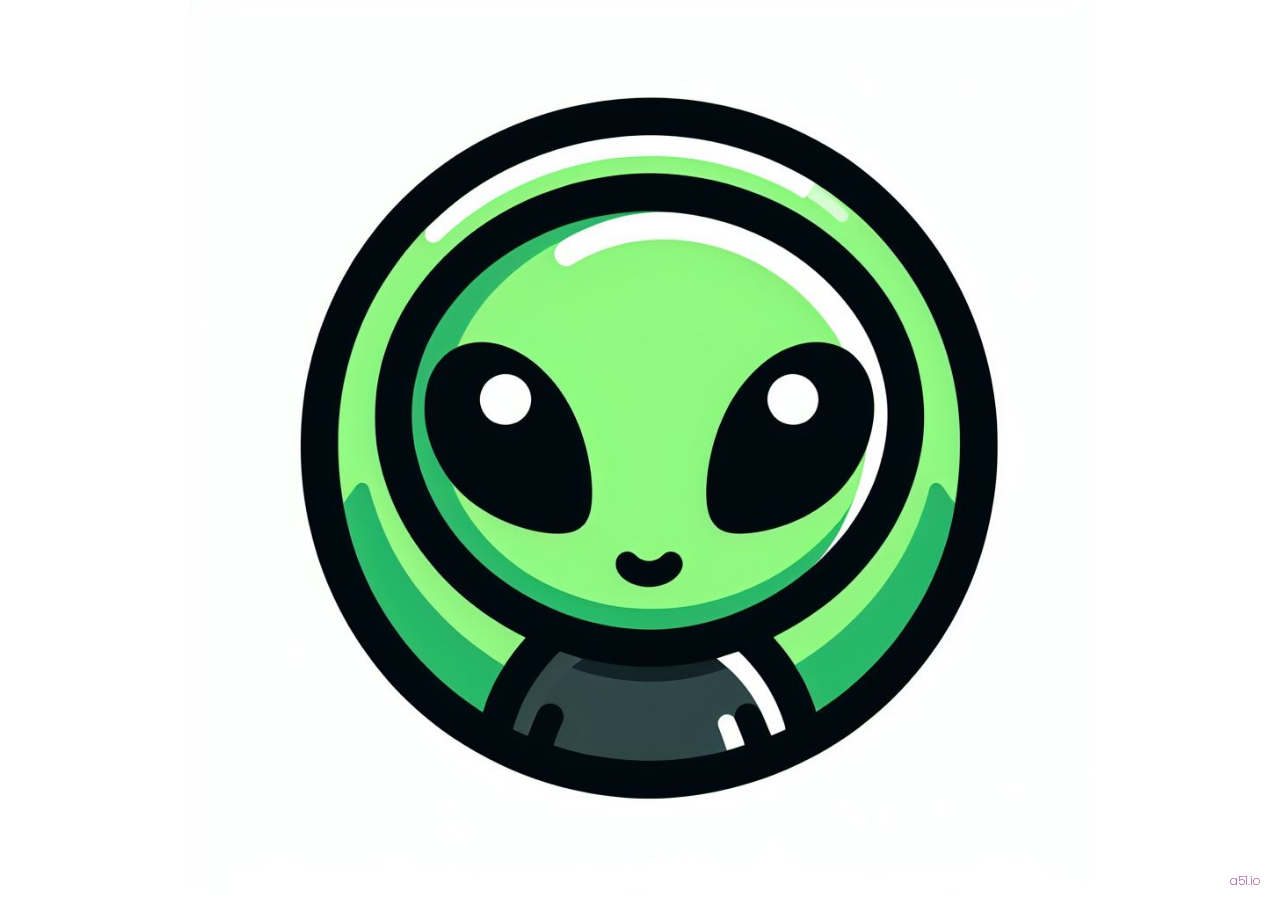
==== index.html @ 113941a3 "Add files via upload" ====
<!DOCTYPE html>
<html lang="en">
<head>
    <meta charset="UTF-8">
    <meta name="viewport" content="width=device-width, initial-scale=1.0">
    <title>a51.io</title>
    <link rel="icon" href="ayx.ico" type="image/x-icon">
    <link href="https://fonts.googleapis.com/css2?family=Poppins:wght@200&display=swap" rel="stylesheet">
    <style>
        body {
            margin: 0;
            height: 100vh;
            display: flex;
            justify-content: center;
            align-items: center;
            background-color: white;
            color: #84227e;
            font-family: 'Poppins', sans-serif;
            font-weight: 200;
            position: relative;
        }
        .container {
            position: relative;
            text-align: center;
        }
        img {
            max-width: 100%;
            max-height: 100vh;
        }
        .bottom-right-text {
            position: absolute;
            bottom: 10px;
            right: 20px;
            font-size: 12px;
        }
    </style>
</head>
<body>
    <div class="container">
        <img src="ayx.jpg" alt="Centered Image">
   </div>
    <div class="bottom-right-text">a51.io</div>
</body>
</html>
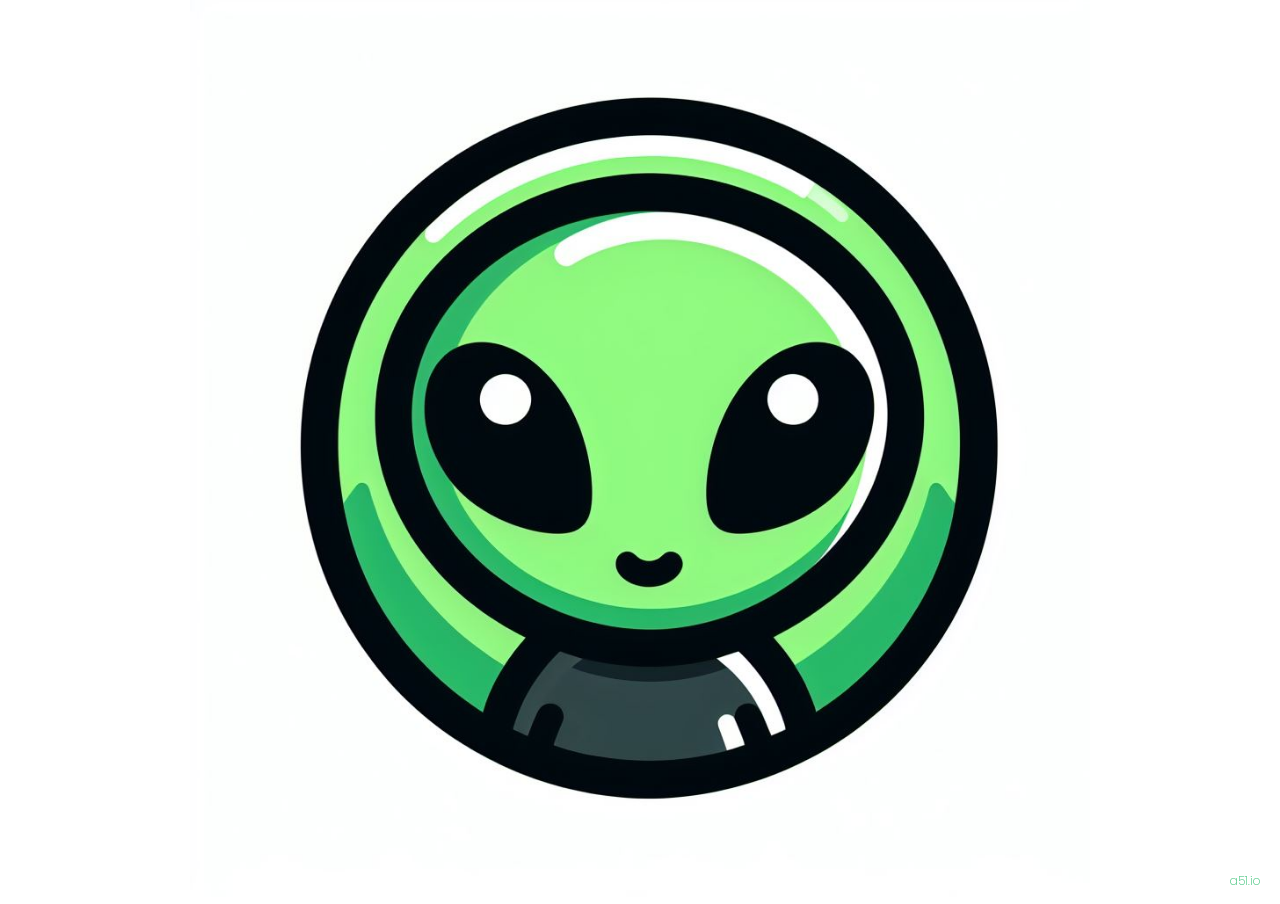
==== commit 62c74612: "change color of text" ====
--- a/index.html
+++ b/index.html
@@ -14,7 +14,7 @@
             justify-content: center;
             align-items: center;
             background-color: white;
-            color: #84227e;
+            color: #25ba68;
             font-family: 'Poppins', sans-serif;
             font-weight: 200;
             position: relative;
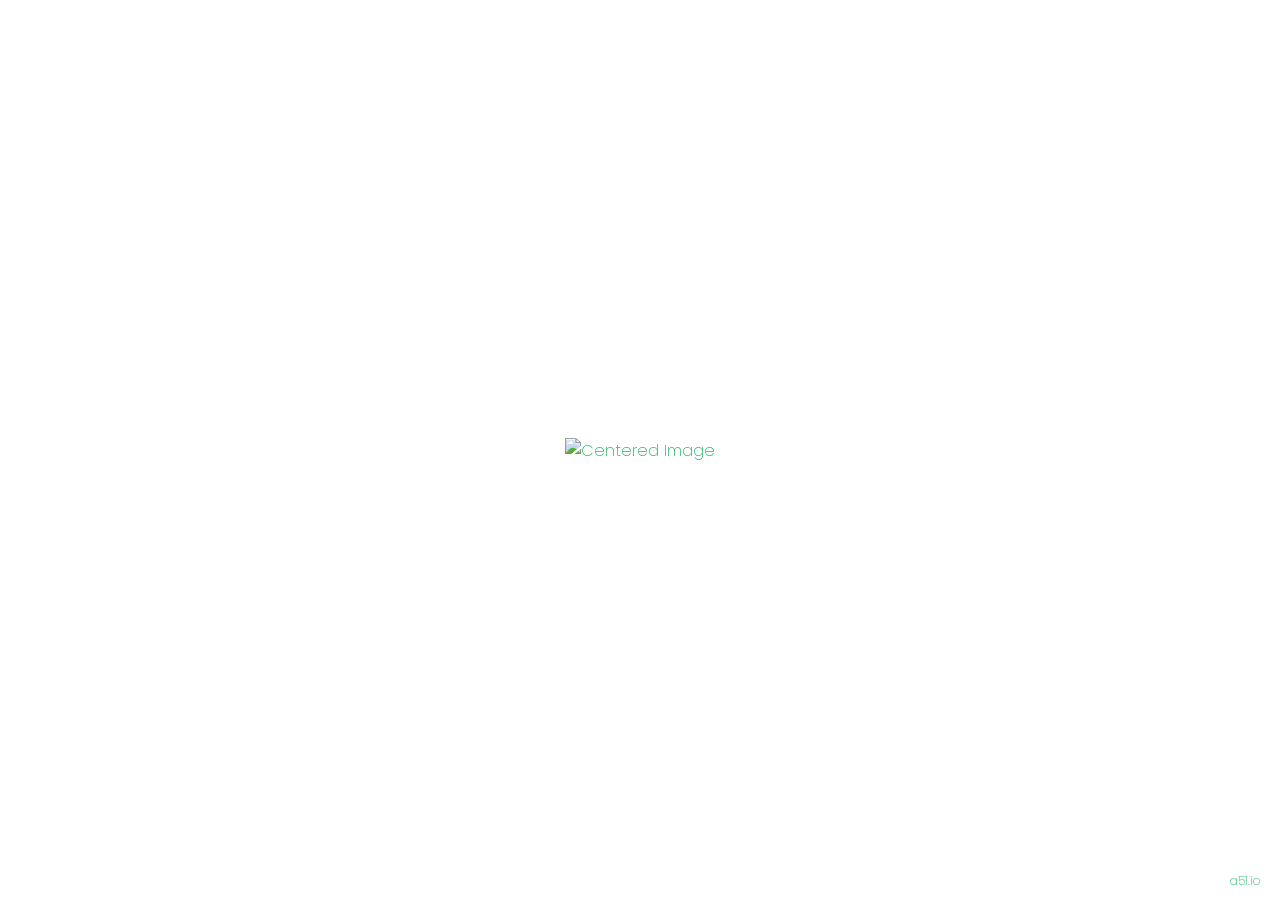
==== commit 823c8c15: "change picture to 400 px" ====
--- a/index.html
+++ b/index.html
@@ -37,7 +37,7 @@
 </head>
 <body>
     <div class="container">
-        <img src="ayx.jpg" alt="Centered Image">
+        <img src="ayx_400.jpg" alt="Centered Image">
    </div>
     <div class="bottom-right-text">a51.io</div>
 </body>
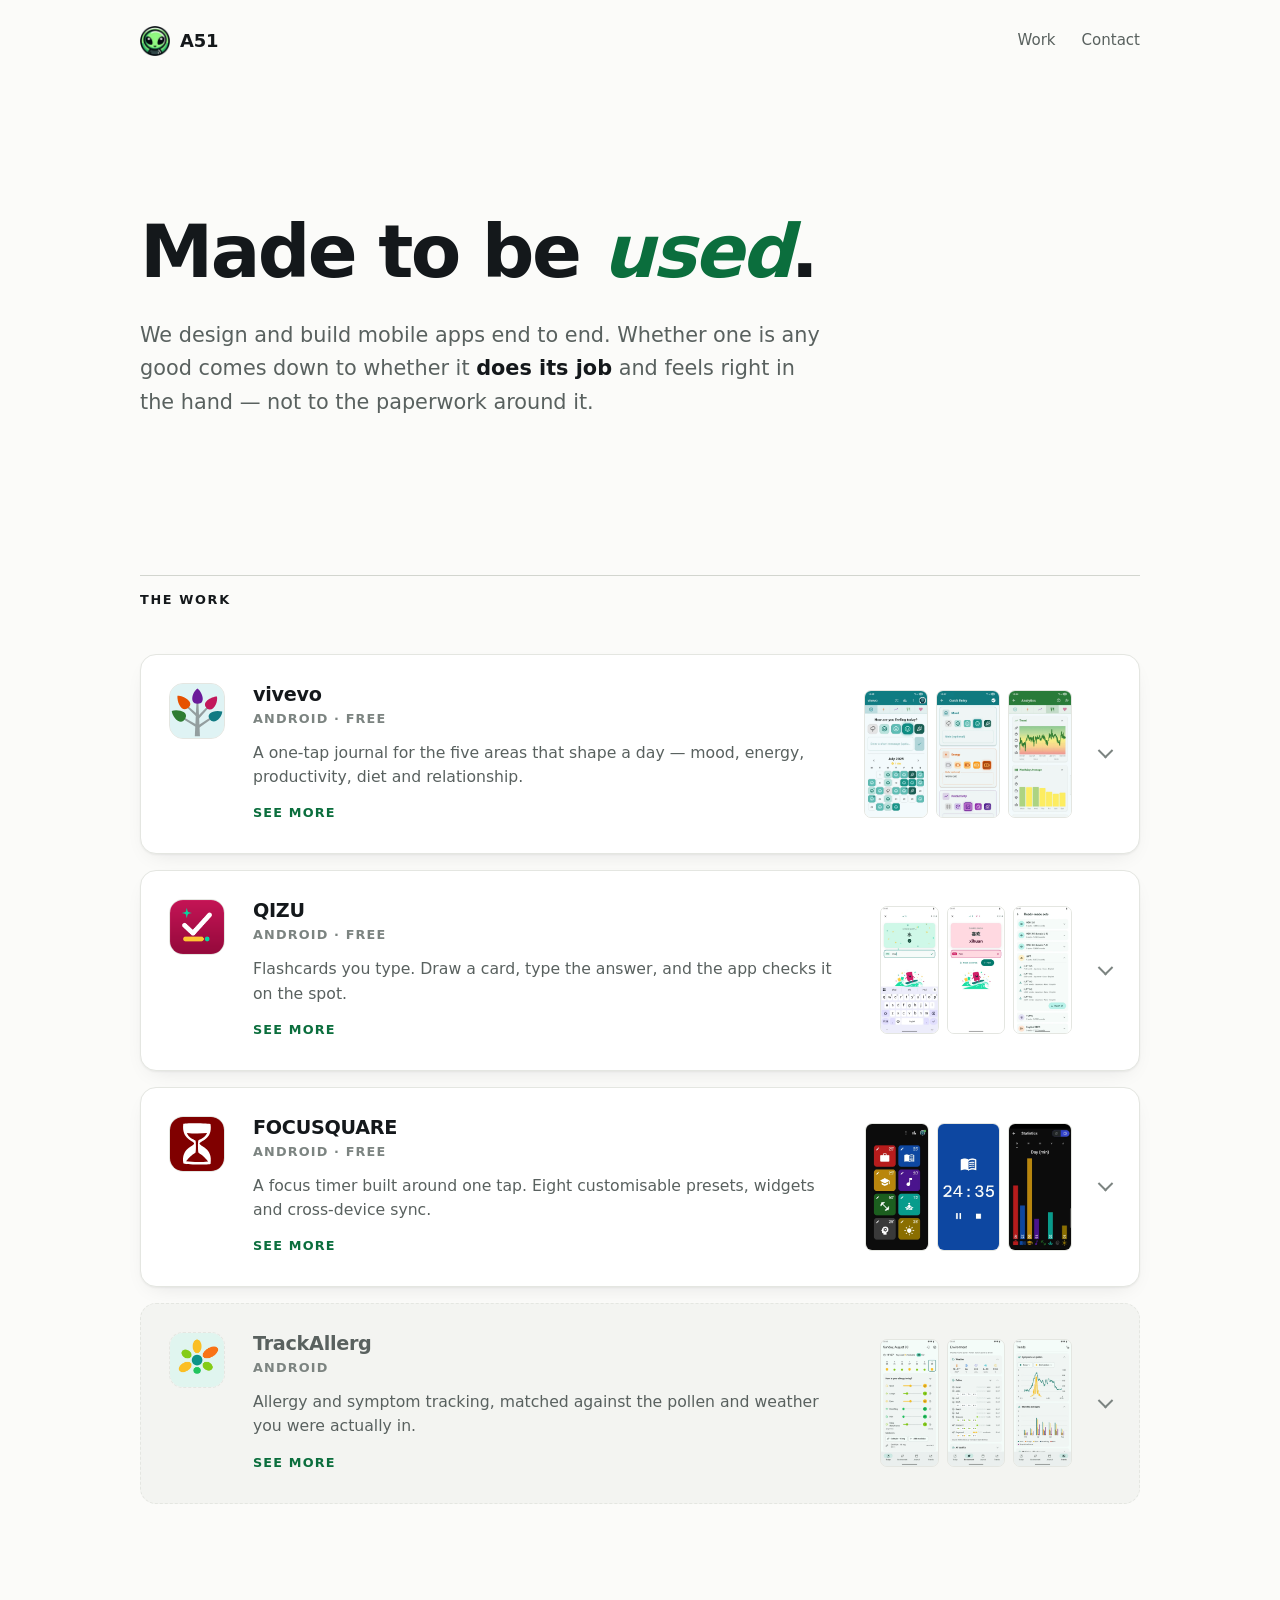
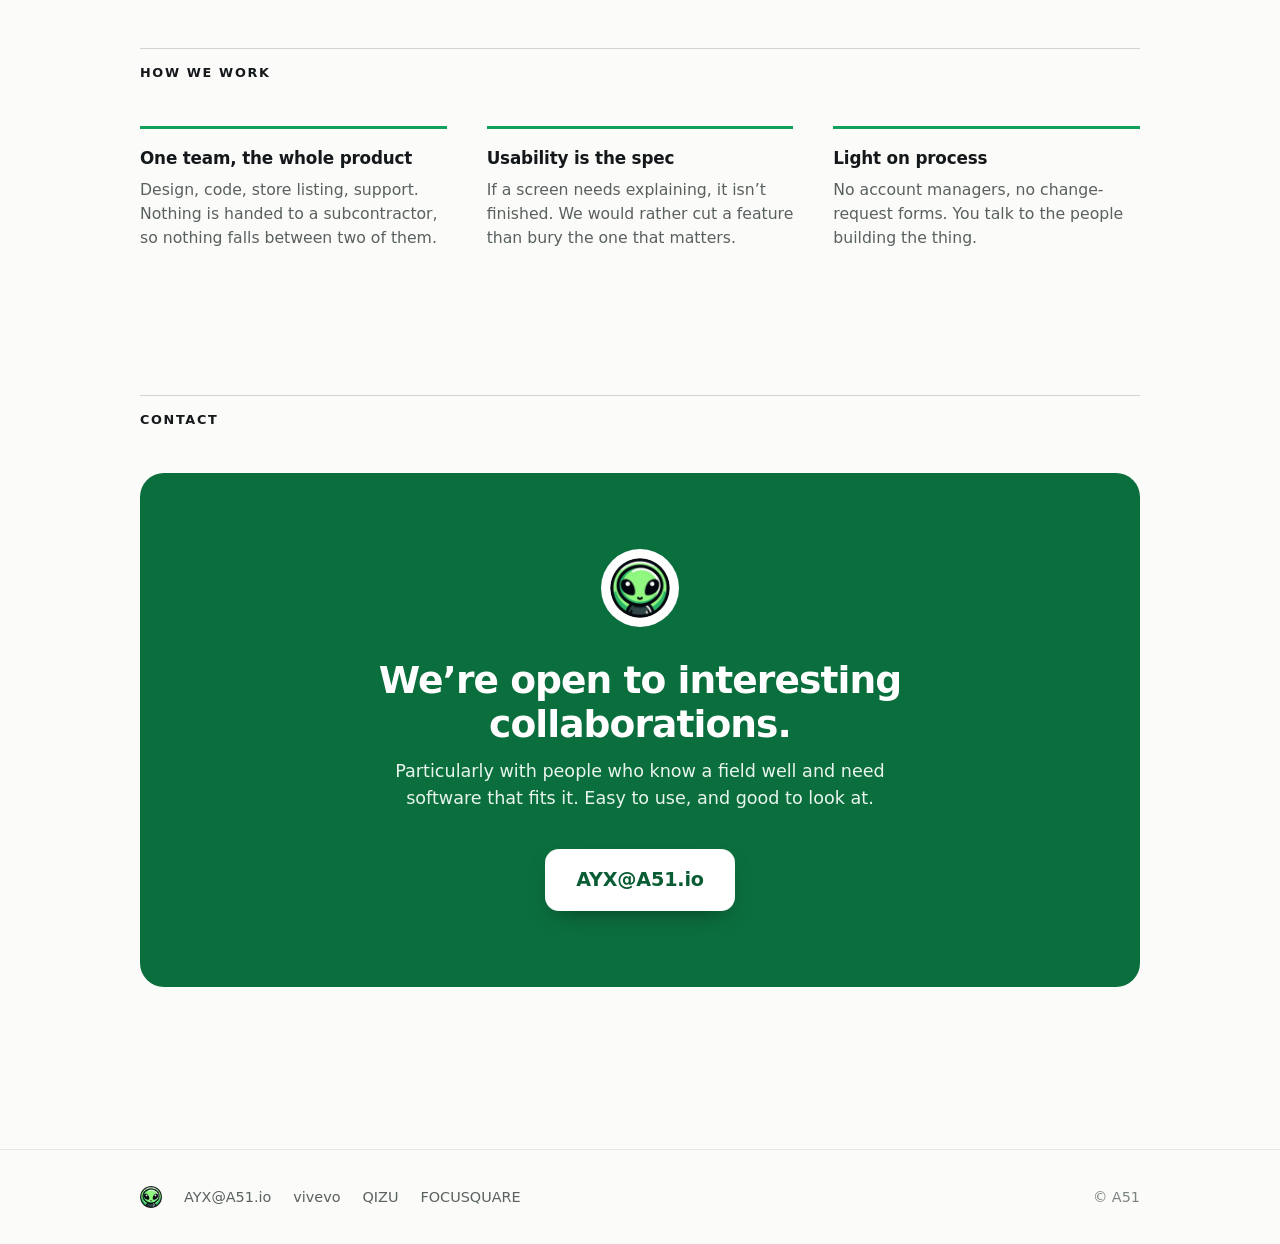
==== commit a510d6d7: "Replace the a51.io placeholder with a real landing page One row per app — vivevo, QIZU, FOCUSQUARE, " ====
--- a/index.html
+++ b/index.html
@@ -1,44 +1,490 @@
 <!DOCTYPE html>
 <html lang="en">
 <head>
-    <meta charset="UTF-8">
-    <meta name="viewport" content="width=device-width, initial-scale=1.0">
-    <title>a51.io</title>
-    <link rel="icon" href="ayx.ico" type="image/x-icon">
-    <link href="https://fonts.googleapis.com/css2?family=Poppins:wght@200&display=swap" rel="stylesheet">
-    <style>
-        body {
-            margin: 0;
-            height: 100vh;
-            display: flex;
-            justify-content: center;
-            align-items: center;
-            background-color: white;
-            color: #25ba68;
-            font-family: 'Poppins', sans-serif;
-            font-weight: 200;
-            position: relative;
-        }
-        .container {
-            position: relative;
-            text-align: center;
-        }
-        img {
-            max-width: 100%;
-            max-height: 100vh;
-        }
-        .bottom-right-text {
-            position: absolute;
-            bottom: 10px;
-            right: 20px;
-            font-size: 12px;
-        }
-    </style>
+<meta charset="utf-8">
+<meta name="viewport" content="width=device-width, initial-scale=1">
+<title>A51 — mobile apps, made to be used</title>
+<meta name="description" content="We design and build mobile apps end to end. vivevo, QIZU and FOCUSQUARE are on Google Play. Open to interesting collaborations.">
+<meta name="theme-color" content="#FBFBF9">
+<meta property="og:title" content="A51 — mobile apps, made to be used">
+<meta property="og:description" content="We design and build mobile apps end to end. vivevo, QIZU and FOCUSQUARE are on Google Play.">
+<meta property="og:type" content="website">
+<meta property="og:url" content="https://a51.io/">
+<meta property="og:image" content="https://a51.io/ayx_400.jpg">
+<meta name="twitter:card" content="summary">
+<link rel="canonical" href="https://a51.io/">
+<link rel="icon" href="img/a51.png" type="image/png">
+<style>
+:root{
+  color-scheme:light;
+  --paper:#FBFBF9;
+  --surface:#FFFFFF;
+  --sunken:#F3F4F1;
+  --ink:#14181B;
+  --body:#59615F;
+  --faint:#7C8481;
+  --line:#E4E6E1;
+  --line-2:#D2D5CF;
+  --green:#12A05B;
+  --green-ink:#0B6E3D;
+  --green-deep:#0A5C34;
+  --on-green:#CFE8DA;
+  --shadow:0 1px 2px rgba(20,24,27,.05), 0 8px 24px -12px rgba(20,24,27,.14);
+  --shadow-lift:0 2px 4px rgba(20,24,27,.06), 0 18px 40px -16px rgba(20,24,27,.22);
+  --r:16px;
+}
+
+*{margin:0;padding:0;box-sizing:border-box}
+html{scroll-behavior:smooth;-webkit-text-size-adjust:100%}
+@media (prefers-reduced-motion:reduce){html{scroll-behavior:auto}}
+body{
+  background:var(--paper);
+  color:var(--ink);
+  font-family:-apple-system,BlinkMacSystemFont,"Segoe UI",system-ui,Roboto,"Helvetica Neue",Arial,sans-serif;
+  line-height:1.55;
+  -webkit-font-smoothing:antialiased;
+}
+img,svg{display:block;max-width:100%}
+a{color:inherit;text-decoration:none}
+:focus-visible{outline:2px solid var(--green);outline-offset:3px;border-radius:6px}
+
+.wrap{width:100%;max-width:1080px;margin-inline:auto;padding-inline:clamp(20px,5vw,40px)}
+.skip{position:absolute;left:-9999px}
+.skip:focus{left:16px;top:16px;z-index:10;background:var(--surface);border:1px solid var(--line-2);padding:.7em 1em;border-radius:10px}
+
+/* ---------- header ---------- */
+.top{display:flex;align-items:center;gap:10px;padding-block:clamp(18px,3vw,26px)}
+.top .mark{width:30px;height:30px;flex:none}
+.top .word{font-weight:700;font-size:1.12rem;letter-spacing:-.01em}
+.top nav{margin-left:auto;display:flex;align-items:center;gap:clamp(14px,3vw,26px)}
+.top nav a{color:var(--body);font-size:.94rem;font-weight:500}
+.top nav a:hover{color:var(--ink)}
+
+/* ---------- hero ---------- */
+.hero{padding-block:clamp(56px,11vw,132px) clamp(40px,7vw,84px)}
+.hero h1{
+  font-size:clamp(2.6rem,8.5vw,4.6rem);
+  line-height:1.02;
+  letter-spacing:-.035em;
+  font-weight:700;
+  max-width:16ch;
+}
+.hero h1 em{font-style:italic;color:var(--green-ink)}
+.hero .lede{
+  margin-top:clamp(20px,3vw,30px);
+  font-size:clamp(1.05rem,2.1vw,1.3rem);
+  color:var(--body);
+  max-width:52ch;
+  line-height:1.6;
+}
+.hero .lede b{color:var(--ink);font-weight:600}
+
+/* ---------- section furniture ---------- */
+section{padding-block:clamp(40px,6vw,72px)}
+.kick{
+  border-top:1px solid var(--line-2);
+  padding-top:14px;margin-bottom:clamp(26px,4vw,44px);
+}
+.kick h2{
+  font-size:.8rem;font-weight:600;letter-spacing:.13em;text-transform:uppercase;
+  color:var(--ink);
+}
+
+/* ---------- work ---------- */
+/* One row per app: expanding a card only pushes what is below it down,
+   it never reflows its neighbours sideways. */
+.work{list-style:none;display:flex;flex-direction:column;gap:clamp(12px,1.6vw,16px)}
+.card{
+  background:var(--surface);
+  border:1px solid var(--line);
+  border-radius:var(--r);
+  box-shadow:var(--shadow);
+  overflow:hidden;
+}
+@media (prefers-reduced-motion:no-preference){
+  .card{transition:box-shadow .18s ease, border-color .18s ease}
+}
+.card:hover{box-shadow:var(--shadow-lift);border-color:var(--line-2)}
+
+.card > summary{
+  list-style:none;cursor:pointer;display:block;
+  padding:clamp(20px,2.6vw,28px);
+}
+.card > summary::-webkit-details-marker{display:none}
+.card .row{
+  display:grid;
+  gap:0 clamp(16px,2.4vw,28px);
+  grid-template-columns:auto minmax(0,1fr) auto auto;
+  grid-template-areas:
+    "icon name preview chev"
+    "icon text preview chev";
+  align-items:start;
+}
+.card .icon{grid-area:icon;width:56px;height:56px;border-radius:14px;overflow:hidden;border:1px solid var(--line);background:var(--sunken)}
+.card .icon img{width:100%;height:100%;object-fit:cover}
+.card .name{grid-area:name}
+.card .text{grid-area:text;margin-top:12px}
+.card h3{font-size:1.2rem;font-weight:700;letter-spacing:-.015em;line-height:1.2}
+.card .meta{color:var(--faint);font-size:.8rem;font-weight:600;letter-spacing:.09em;text-transform:uppercase;margin-top:.25em;display:block}
+.card .tag{color:var(--body);font-size:.98rem;max-width:62ch}
+
+/* Collapsed rows carry a small filmstrip so the list still reads visually.
+   It gives way to the full-size shots once the card is open. */
+.preview{grid-area:preview;align-self:center;display:flex;gap:8px}
+.preview img{height:128px;width:auto;border-radius:7px;border:1px solid var(--line);background:var(--sunken)}
+.card[open] .preview{display:none}
+
+/* expand affordance */
+.chev{
+  grid-area:chev;align-self:center;
+  width:11px;height:11px;
+  border-right:2px solid var(--faint);border-bottom:2px solid var(--faint);
+  transform:rotate(45deg) translate(-2px,-2px);
+}
+@media (prefers-reduced-motion:no-preference){
+  .chev{transition:transform .2s ease}
+}
+.card[open] .chev{transform:rotate(-135deg) translate(-2px,-2px)}
+.card > summary:hover .chev{border-color:var(--green)}
+.more{
+  display:inline-block;margin-top:14px;
+  font-size:.8rem;font-weight:600;letter-spacing:.09em;text-transform:uppercase;
+  color:var(--green-ink);
+}
+.card[open] .more{display:none}
+
+/* Animated expand/collapse. ::details-content is the whole panel below the
+   summary; interpolate-size lets it transition to and from an auto height.
+   Browsers without either simply snap open, exactly as before. */
+@supports selector(::details-content) and (interpolate-size:allow-keywords){
+  @media (prefers-reduced-motion:no-preference){
+    :root{interpolate-size:allow-keywords}
+    .card::details-content{
+      overflow:hidden;
+      transition:block-size .34s cubic-bezier(.22,.61,.36,1),
+                 content-visibility .34s allow-discrete;
+    }
+    /* The zero height is scoped to the closed state on purpose: if a browser
+       ever applies these rules but not the transition, an open card still
+       resolves to auto rather than staying clipped shut. */
+    .card:not([open])::details-content{block-size:0}
+    .card[open]::details-content{block-size:auto}
+  }
+}
+
+/* expanded body */
+.card .body{padding:0 clamp(20px,2.6vw,28px) clamp(20px,2.6vw,28px)}
+.card .body p{color:var(--body);font-size:.95rem;margin-bottom:16px;max-width:68ch}
+.shots{display:grid;grid-template-columns:repeat(3,minmax(0,1fr));gap:12px;max-width:780px}
+.shots img{
+  width:100%;height:auto;border-radius:10px;
+  border:1px solid var(--line);background:var(--sunken);
+}
+.card .links{display:flex;flex-wrap:wrap;gap:8px;margin-top:18px}
+.card .links a{
+  font-size:.86rem;font-weight:600;color:var(--ink);
+  border:1px solid var(--line-2);border-radius:9px;
+  padding:.5em .85em;background:var(--paper);
+}
+.card .links a:hover{border-color:var(--green);color:var(--green-ink)}
+
+.card.soon{background:var(--sunken);box-shadow:none;border-style:dashed}
+.card.soon .icon{border-style:dashed}
+.card.soon h3{color:var(--body)}
+.pill{
+  display:inline-block;font-size:.72rem;font-weight:700;letter-spacing:.1em;text-transform:uppercase;
+  color:var(--faint);border:1px solid var(--line-2);border-radius:99px;padding:.35em .7em;margin-top:18px;
+}
+
+/* ---------- approach ---------- */
+.approach{list-style:none;display:grid;grid-template-columns:repeat(3,minmax(0,1fr));gap:clamp(20px,3.4vw,40px)}
+.approach li{border-top:3px solid var(--green);padding-top:16px}
+.approach h3{font-size:1.05rem;font-weight:700;letter-spacing:-.01em}
+.approach p{color:var(--body);font-size:.98rem;margin-top:.4em}
+
+/* ---------- contact ---------- */
+.contact{
+  background:var(--green-ink);
+  border-radius:24px;
+  padding:clamp(40px,6.5vw,76px) clamp(24px,5vw,60px);
+  text-align:center;
+  color:#fff;
+}
+.contact .beacon{
+  width:78px;height:78px;margin:0 auto;
+  background:#fff;border-radius:50%;padding:9px;
+}
+.contact .big{
+  margin-top:clamp(22px,3.2vw,32px);
+  font-size:clamp(1.45rem,3.8vw,2.35rem);
+  font-weight:700;letter-spacing:-.025em;line-height:1.15;
+  max-width:20ch;margin-inline:auto;
+}
+.contact .sub{
+  margin-top:.7em;color:#E8F5EE;
+  font-size:clamp(.98rem,1.8vw,1.1rem);
+  max-width:46ch;margin-inline:auto;
+}
+.mail{
+  display:inline-block;margin-top:clamp(26px,3.6vw,36px);
+  background:#fff;color:var(--green-deep);
+  font-size:clamp(1rem,2.4vw,1.2rem);font-weight:700;letter-spacing:-.01em;
+  padding:.85em 1.6em;border-radius:14px;
+  box-shadow:0 10px 24px -12px rgba(0,0,0,.5);
+  word-break:break-word;
+}
+@media (prefers-reduced-motion:no-preference){
+  .mail{transition:transform .16s ease, background-color .16s ease}
+}
+.mail:hover{background:var(--paper);transform:translateY(-2px)}
+
+/* ---------- footer ---------- */
+footer{border-top:1px solid var(--line);margin-top:clamp(40px,7vw,90px)}
+footer .frow{display:flex;flex-wrap:wrap;align-items:center;gap:12px 22px;padding-block:clamp(24px,4vw,36px);font-size:.9rem;color:var(--faint)}
+footer .mk{width:22px;height:22px;flex:none}
+footer a{color:var(--body)}
+footer a:hover{color:var(--ink);text-decoration:underline}
+footer .copy{margin-left:auto}
+
+/* ---------- responsive ---------- */
+@media (max-width:900px){
+  /* not enough width for the filmstrip beside the text */
+  .preview img{height:104px}
+}
+@media (max-width:760px){
+  /* no room for the filmstrip — give the tagline the full card width instead */
+  .preview{display:none}
+  .card .row{
+    grid-template-columns:auto minmax(0,1fr) auto;
+    grid-template-areas:
+      "icon name chev"
+      "text text text";
+  }
+  .card .text{margin-top:16px}
+}
+@media (max-width:820px){
+  .approach{grid-template-columns:1fr;gap:26px}
+}
+@media (max-width:520px){
+  /* screenshots stay legible: swipe instead of shrinking to thumbnails */
+  .shots{display:flex;overflow-x:auto;gap:10px;padding-bottom:6px;scroll-snap-type:x mandatory}
+  /* min-width:auto would clamp each shot to its 400px intrinsic width */
+  .shots img{flex:0 0 46%;min-width:0;width:auto;scroll-snap-align:start}
+}
+@media (max-width:430px){
+  .card .icon{width:48px;height:48px;border-radius:12px}
+  footer .copy{margin-left:0;width:100%}
+}
+</style>
 </head>
 <body>
-    <div class="container">
-        <img src="ayx_400.jpg" alt="Centered Image">
-   </div>
-    <div class="bottom-right-text">a51.io</div>
+
+<a class="skip" href="#main">Skip to content</a>
+
+<header class="wrap top">
+  <img class="mark" src="img/a51.png" alt="" width="30" height="30">
+  <span class="word">A51</span>
+  <nav>
+    <a href="#work">Work</a>
+    <a href="#contact">Contact</a>
+  </nav>
+</header>
+
+<main id="main">
+
+  <section class="wrap hero" aria-label="Introduction">
+    <h1>Made to be <em>used</em>.</h1>
+    <p class="lede">We design and build mobile apps end to end. Whether one is any good comes down to whether it <b>does its job</b> and feels right in the hand — not to the paperwork around it.</p>
+  </section>
+
+  <section class="wrap" id="work" aria-labelledby="k-work">
+    <div class="kick"><h2 id="k-work">The work</h2></div>
+    <ul class="work">
+
+      <li>
+        <details class="card">
+          <summary>
+            <div class="row">
+              <div class="icon"><img src="img/vivevo.svg" alt="vivevo app icon" width="56" height="56"></div>
+              <div class="name">
+                <h3>vivevo</h3>
+                <span class="meta">Android &middot; Free</span>
+              </div>
+              <div class="text">
+                <p class="tag">A one-tap journal for the five areas that shape a day &mdash; mood, energy, productivity, diet and relationship.</p>
+                <span class="more">See more</span>
+              </div>
+              <div class="preview" aria-hidden="true">
+                <img src="img/shots/vivevo-1.webp" alt="" width="400" height="813" loading="lazy">
+                <img src="img/shots/vivevo-2.webp" alt="" width="400" height="813" loading="lazy">
+                <img src="img/shots/vivevo-3.webp" alt="" width="400" height="813" loading="lazy">
+              </div>
+              <span class="chev" aria-hidden="true"></span>
+            </div>
+          </summary>
+          <div class="body">
+            <p>Five seconds of honesty, once a day. You pick the picture that matches, and the month fills in behind you &mdash; so a bad stretch shows up as a shape rather than a memory. Streaks freeze on their own when you miss a day.</p>
+            <div class="shots">
+              <img src="img/shots/vivevo-1.webp" alt="vivevo daily question with a row of mood faces and a filled-in month calendar" width="400" height="813" loading="lazy">
+              <img src="img/shots/vivevo-2.webp" alt="vivevo quick entry: mood, energy and productivity scales with optional notes" width="400" height="813" loading="lazy">
+              <img src="img/shots/vivevo-3.webp" alt="vivevo analytics: a long-run trend chart and weekday averages" width="400" height="813" loading="lazy">
+            </div>
+            <div class="links">
+              <a href="https://vivevo.net">vivevo.net</a>
+              <a href="https://play.google.com/store/apps/details?id=io.a51.vivevo">Google&nbsp;Play</a>
+            </div>
+          </div>
+        </details>
+      </li>
+
+      <li>
+        <details class="card">
+          <summary>
+            <div class="row">
+              <div class="icon"><img src="img/qizu.png" alt="QIZU app icon" width="56" height="56"></div>
+              <div class="name">
+                <h3>QIZU</h3>
+                <span class="meta">Android &middot; Free</span>
+              </div>
+              <div class="text">
+                <p class="tag">Flashcards you type. Draw a card, type the answer, and the app checks it on the spot.</p>
+                <span class="more">See more</span>
+              </div>
+              <div class="preview" aria-hidden="true">
+                <img src="img/shots/qizu-1.webp" alt="" width="400" height="888" loading="lazy">
+                <img src="img/shots/qizu-2.webp" alt="" width="400" height="888" loading="lazy">
+                <img src="img/shots/qizu-3.webp" alt="" width="400" height="888" loading="lazy">
+              </div>
+              <span class="chev" aria-hidden="true"></span>
+            </div>
+          </summary>
+          <div class="body">
+            <p>Typing is what makes it stick &mdash; &ldquo;close enough&rdquo; never sneaks past. Weak cards come back on their own, with no schedules and no due-date pile-ups. HSK, JLPT, TOPIK and CEFR word lists are built in.</p>
+            <div class="shots">
+              <img src="img/shots/qizu-1.webp" alt="QIZU prompt showing a Chinese character with the answer being typed on the keyboard" width="400" height="888" loading="lazy">
+              <img src="img/shots/qizu-2.webp" alt="QIZU marking a typed answer wrong, with the correct spelling shown" width="400" height="888" loading="lazy">
+              <img src="img/shots/qizu-3.webp" alt="QIZU ready-made sets: HSK, JLPT, TOPIK and English CEFR word lists" width="400" height="888" loading="lazy">
+            </div>
+            <div class="links">
+              <a href="https://qizu.net">qizu.net</a>
+              <a href="https://play.google.com/store/apps/details?id=io.a51.qizu">Google&nbsp;Play</a>
+            </div>
+          </div>
+        </details>
+      </li>
+
+      <li>
+        <details class="card">
+          <summary>
+            <div class="row">
+              <div class="icon"><img src="img/focusquare.svg" alt="FOCUSQUARE app icon" width="56" height="56"></div>
+              <div class="name">
+                <h3>FOCUSQUARE</h3>
+                <span class="meta">Android &middot; Free</span>
+              </div>
+              <div class="text">
+                <p class="tag">A focus timer built around one tap. Eight customisable presets, widgets and cross-device sync.</p>
+                <span class="more">See more</span>
+              </div>
+              <div class="preview" aria-hidden="true">
+                <img src="img/shots/focusquare-1.webp" alt="" width="400" height="818" loading="lazy">
+                <img src="img/shots/focusquare-2.webp" alt="" width="400" height="818" loading="lazy">
+                <img src="img/shots/focusquare-3.webp" alt="" width="400" height="818" loading="lazy">
+              </div>
+              <span class="chev" aria-hidden="true"></span>
+            </div>
+          </summary>
+          <div class="body">
+            <p>Tap a square and it is running &mdash; fullscreen colour, no text, nothing to read. The countdown lives in the notification shade and keeps going even if the app is killed. Statistics run from today to all-time.</p>
+            <div class="shots">
+              <img src="img/shots/focusquare-1.webp" alt="FOCUSQUARE home screen with eight coloured timer squares" width="400" height="818" loading="lazy">
+              <img src="img/shots/focusquare-2.webp" alt="FOCUSQUARE running timer: 24:35 in white on solid blue, with pause and stop" width="400" height="818" loading="lazy">
+              <img src="img/shots/focusquare-3.webp" alt="FOCUSQUARE statistics: focus minutes per day as a coloured bar chart" width="400" height="818" loading="lazy">
+            </div>
+            <div class="links">
+              <a href="FOCUSQUARE/">A51.io/FOCUSQUARE</a>
+              <a href="https://play.google.com/store/apps/details?id=io.a51.focusquare">Google&nbsp;Play</a>
+            </div>
+          </div>
+        </details>
+      </li>
+
+      <li>
+        <details class="card soon">
+          <summary>
+            <div class="row">
+              <div class="icon"><img src="img/trackallerg.png" alt="TrackAllerg app icon" width="56" height="56"></div>
+              <div class="name">
+                <h3>TrackAllerg</h3>
+                <span class="meta">Android</span>
+              </div>
+              <div class="text">
+                <p class="tag">Allergy and symptom tracking, matched against the pollen and weather you were actually in.</p>
+                <span class="more">See more</span>
+              </div>
+              <div class="preview" aria-hidden="true">
+                <img src="img/shots/trackallerg-1.webp" alt="" width="400" height="888" loading="lazy">
+                <img src="img/shots/trackallerg-2.webp" alt="" width="400" height="888" loading="lazy">
+                <img src="img/shots/trackallerg-3.webp" alt="" width="400" height="888" loading="lazy">
+              </div>
+              <span class="chev" aria-hidden="true"></span>
+            </div>
+          </summary>
+          <div class="body">
+            <p>Symptoms, medicines and notes in four taps a day. Local pollen counts and weather are pulled in automatically, and the overlay shows which triggers actually track your symptoms &mdash; and which ones you only assumed did.</p>
+            <div class="shots">
+              <img src="img/shots/trackallerg-1.webp" alt="TrackAllerg daily log with sliders for nose, cough, eyes, breathing and skin" width="400" height="888" loading="lazy">
+              <img src="img/shots/trackallerg-2.webp" alt="TrackAllerg environment view listing weather and per-species pollen counts" width="400" height="888" loading="lazy">
+              <img src="img/shots/trackallerg-3.webp" alt="TrackAllerg trends overlaying a symptom curve on birch pollen levels" width="400" height="888" loading="lazy">
+            </div>
+            <span class="pill">In development</span>
+          </div>
+        </details>
+      </li>
+
+    </ul>
+  </section>
+
+  <section class="wrap" aria-labelledby="k-how">
+    <div class="kick"><h2 id="k-how">How we work</h2></div>
+    <ul class="approach">
+      <li>
+        <h3>One team, the whole product</h3>
+        <p>Design, code, store listing, support. Nothing is handed to a subcontractor, so nothing falls between two of them.</p>
+      </li>
+      <li>
+        <h3>Usability is the spec</h3>
+        <p>If a screen needs explaining, it isn&rsquo;t finished. We would rather cut a feature than bury the one that matters.</p>
+      </li>
+      <li>
+        <h3>Light on process</h3>
+        <p>No account managers, no change-request forms. You talk to the people building the thing.</p>
+      </li>
+    </ul>
+  </section>
+
+  <section class="wrap" id="contact" aria-labelledby="k-contact">
+    <div class="kick"><h2 id="k-contact">Contact</h2></div>
+    <div class="contact">
+      <img class="beacon" src="img/a51.png" alt="" width="78" height="78">
+      <p class="big">We&rsquo;re open to interesting collaborations.</p>
+      <p class="sub">Particularly with people who know a field well and need software that fits it. Easy to use, and good to look at.</p>
+      <a class="mail" href="mailto:ayx@a51.io">AYX@A51.io</a>
+    </div>
+  </section>
+
+</main>
+
+<footer>
+  <div class="wrap frow">
+    <img class="mk" src="img/a51.png" alt="" width="22" height="22">
+    <a href="mailto:ayx@a51.io">AYX@A51.io</a>
+    <a href="https://vivevo.net">vivevo</a>
+    <a href="https://qizu.net">QIZU</a>
+    <a href="FOCUSQUARE/">FOCUSQUARE</a>
+    <span class="copy">&copy; A51</span>
+  </div>
+</footer>
+
 </body>
 </html>
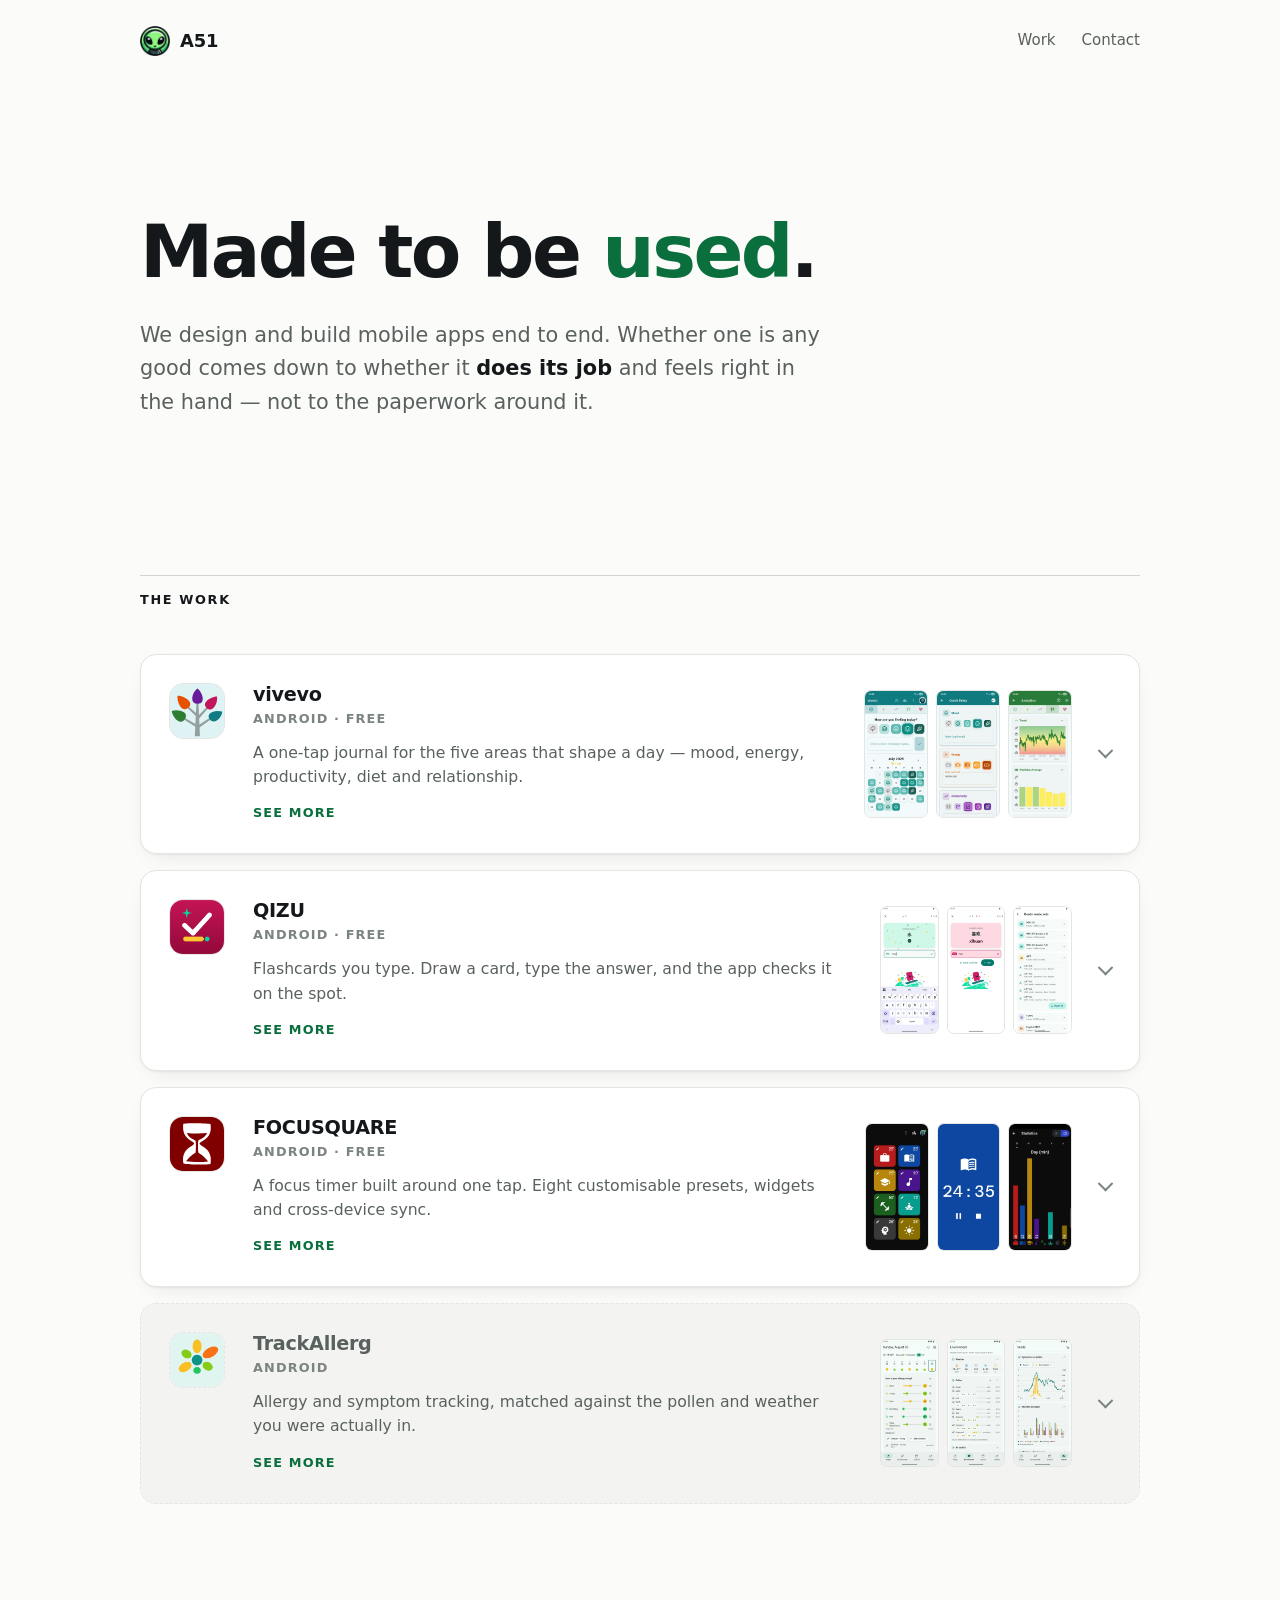
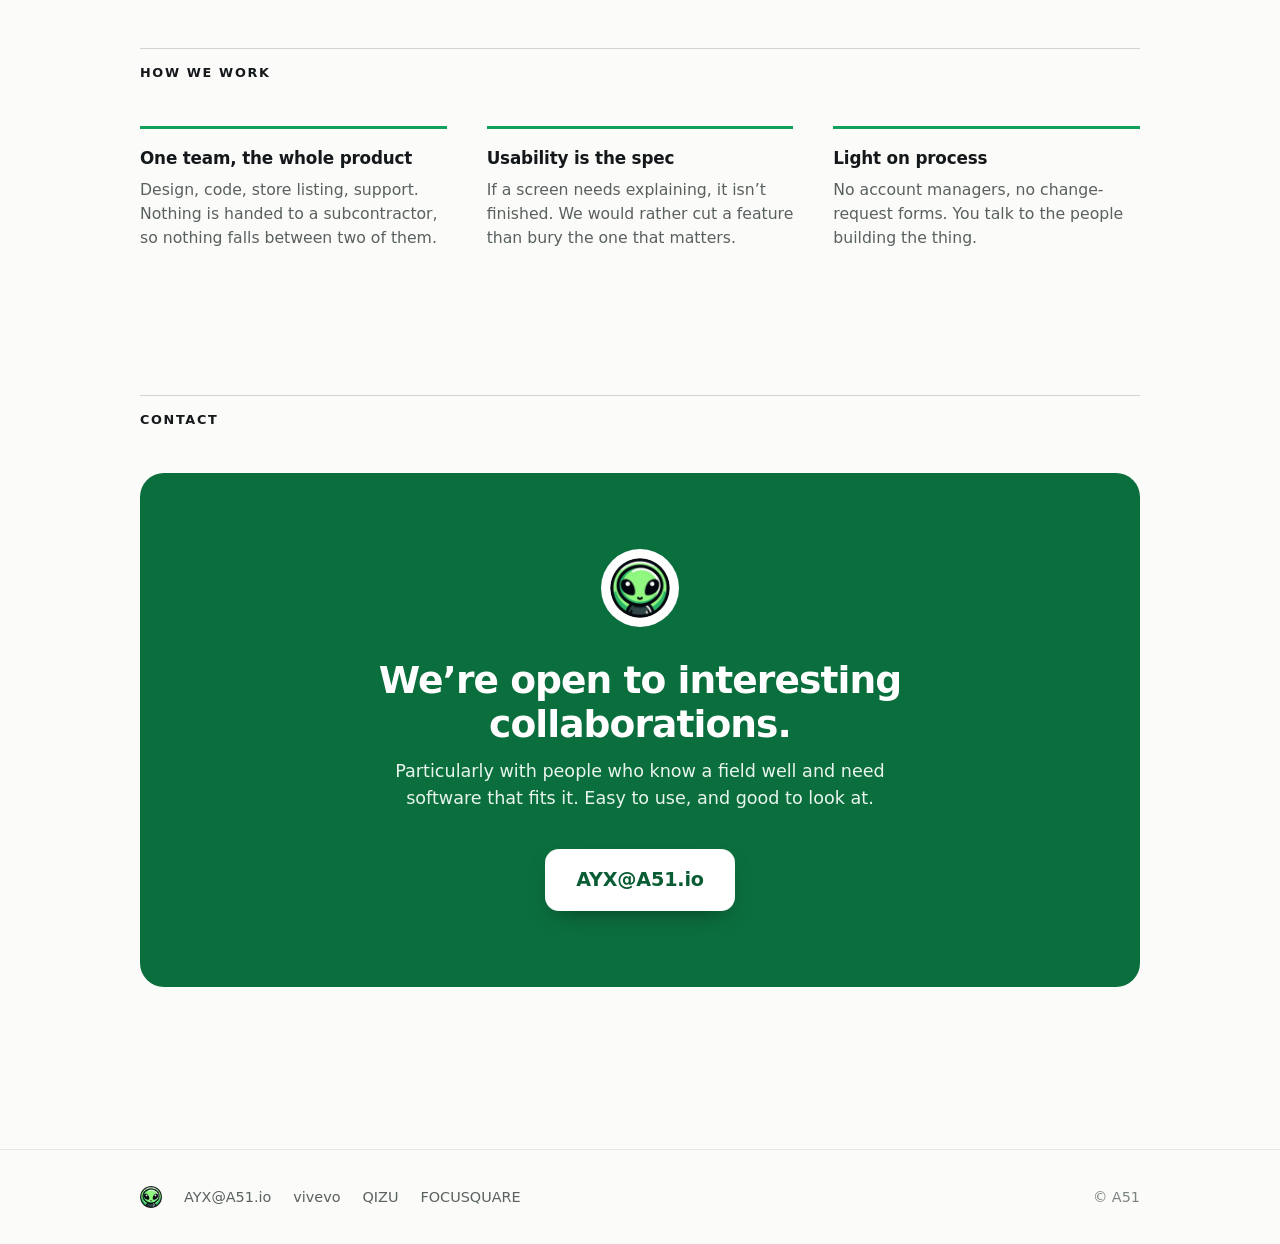
==== commit 18a11cf7: "Drop the italic from "used" in the hero headline "Made to be used." set the emphasised word in itali" ====
--- a/index.html
+++ b/index.html
@@ -10,8 +10,10 @@
 <meta property="og:description" content="We design and build mobile apps end to end. vivevo, QIZU and FOCUSQUARE are on Google Play.">
 <meta property="og:type" content="website">
 <meta property="og:url" content="https://a51.io/">
-<meta property="og:image" content="https://a51.io/ayx_400.jpg">
-<meta name="twitter:card" content="summary">
+<meta property="og:image" content="https://a51.io/img/og.png">
+<meta property="og:image:width" content="1200">
+<meta property="og:image:height" content="630">
+<meta name="twitter:card" content="summary_large_image">
 <link rel="canonical" href="https://a51.io/">
 <link rel="icon" href="img/a51.png" type="image/png">
 <style>
@@ -69,7 +71,9 @@
   font-weight:700;
   max-width:16ch;
 }
-.hero h1 em{font-style:italic;color:var(--green-ink)}
+/* <em> carries the emphasis semantically; the green accent shows it, so the
+   italic is not needed on top. */
+.hero h1 em{font-style:normal;color:var(--green-ink)}
 .hero .lede{
   margin-top:clamp(20px,3vw,30px);
   font-size:clamp(1.05rem,2.1vw,1.3rem);
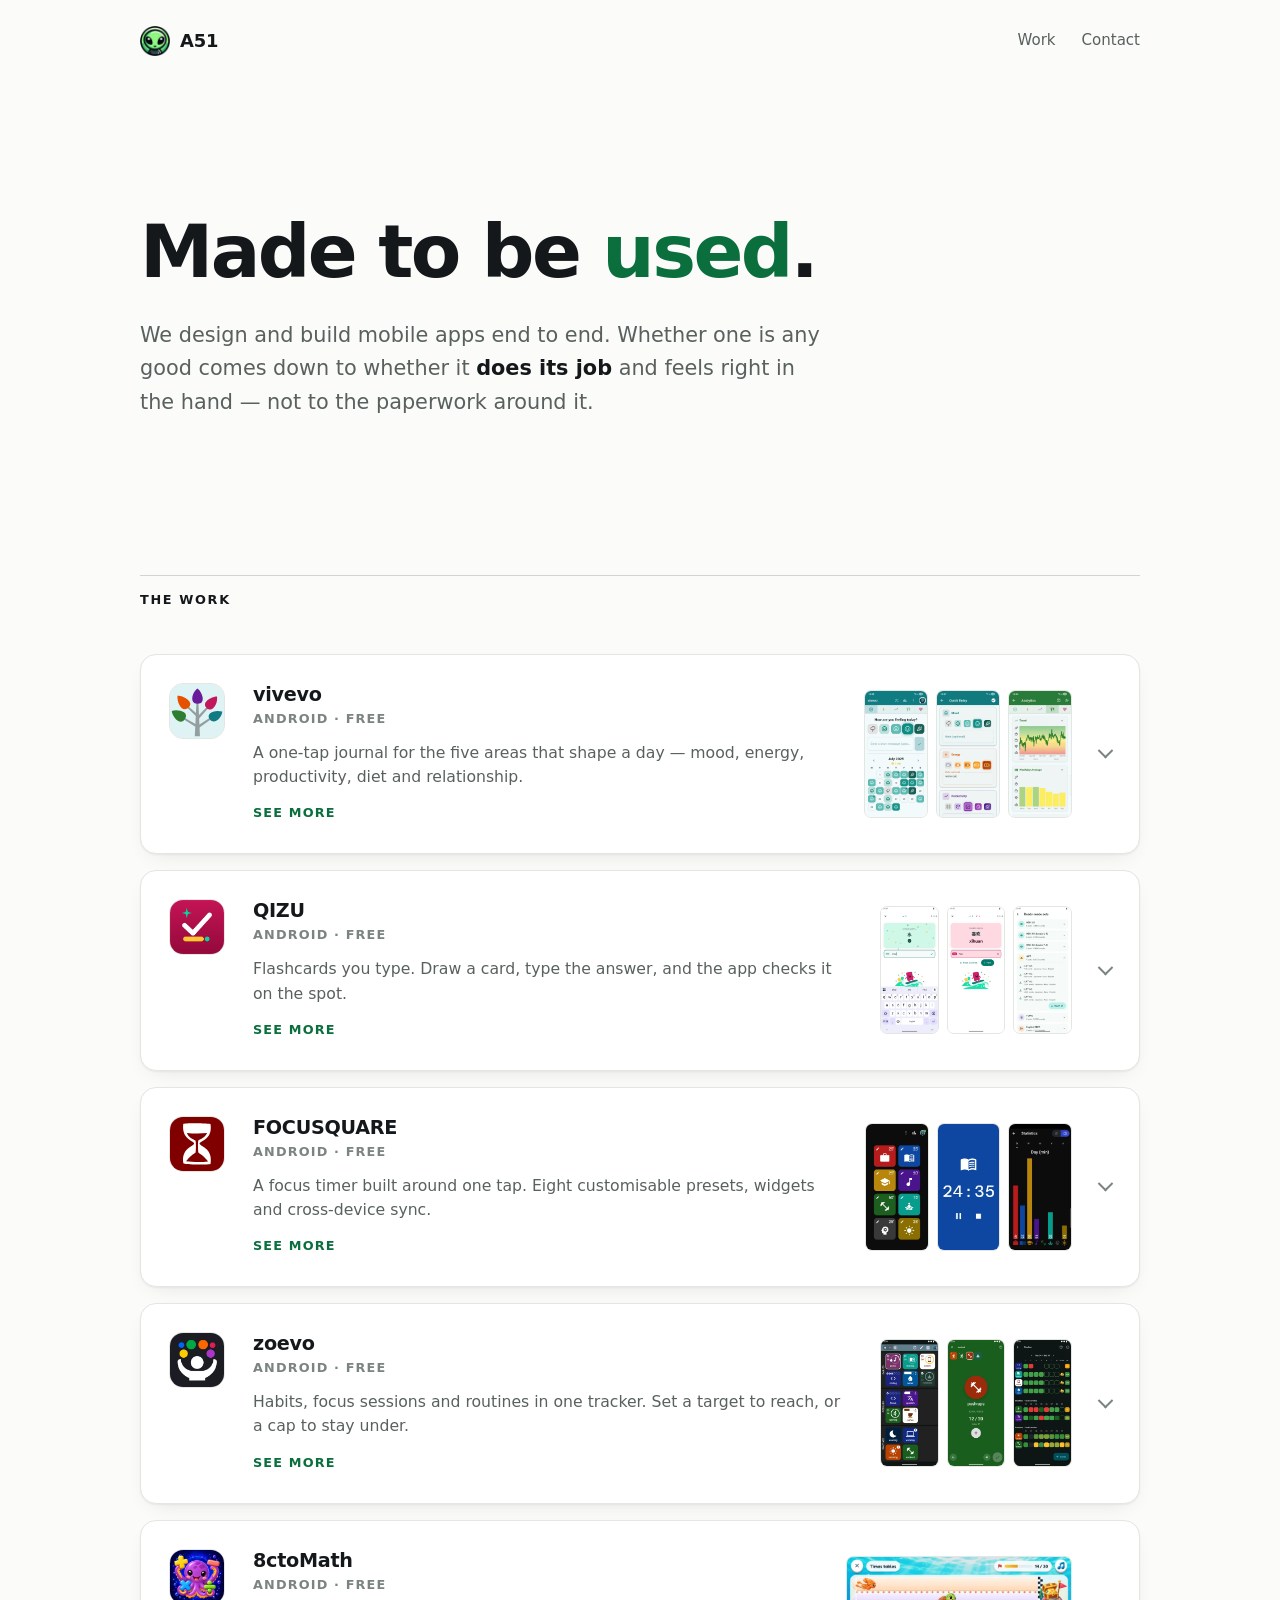
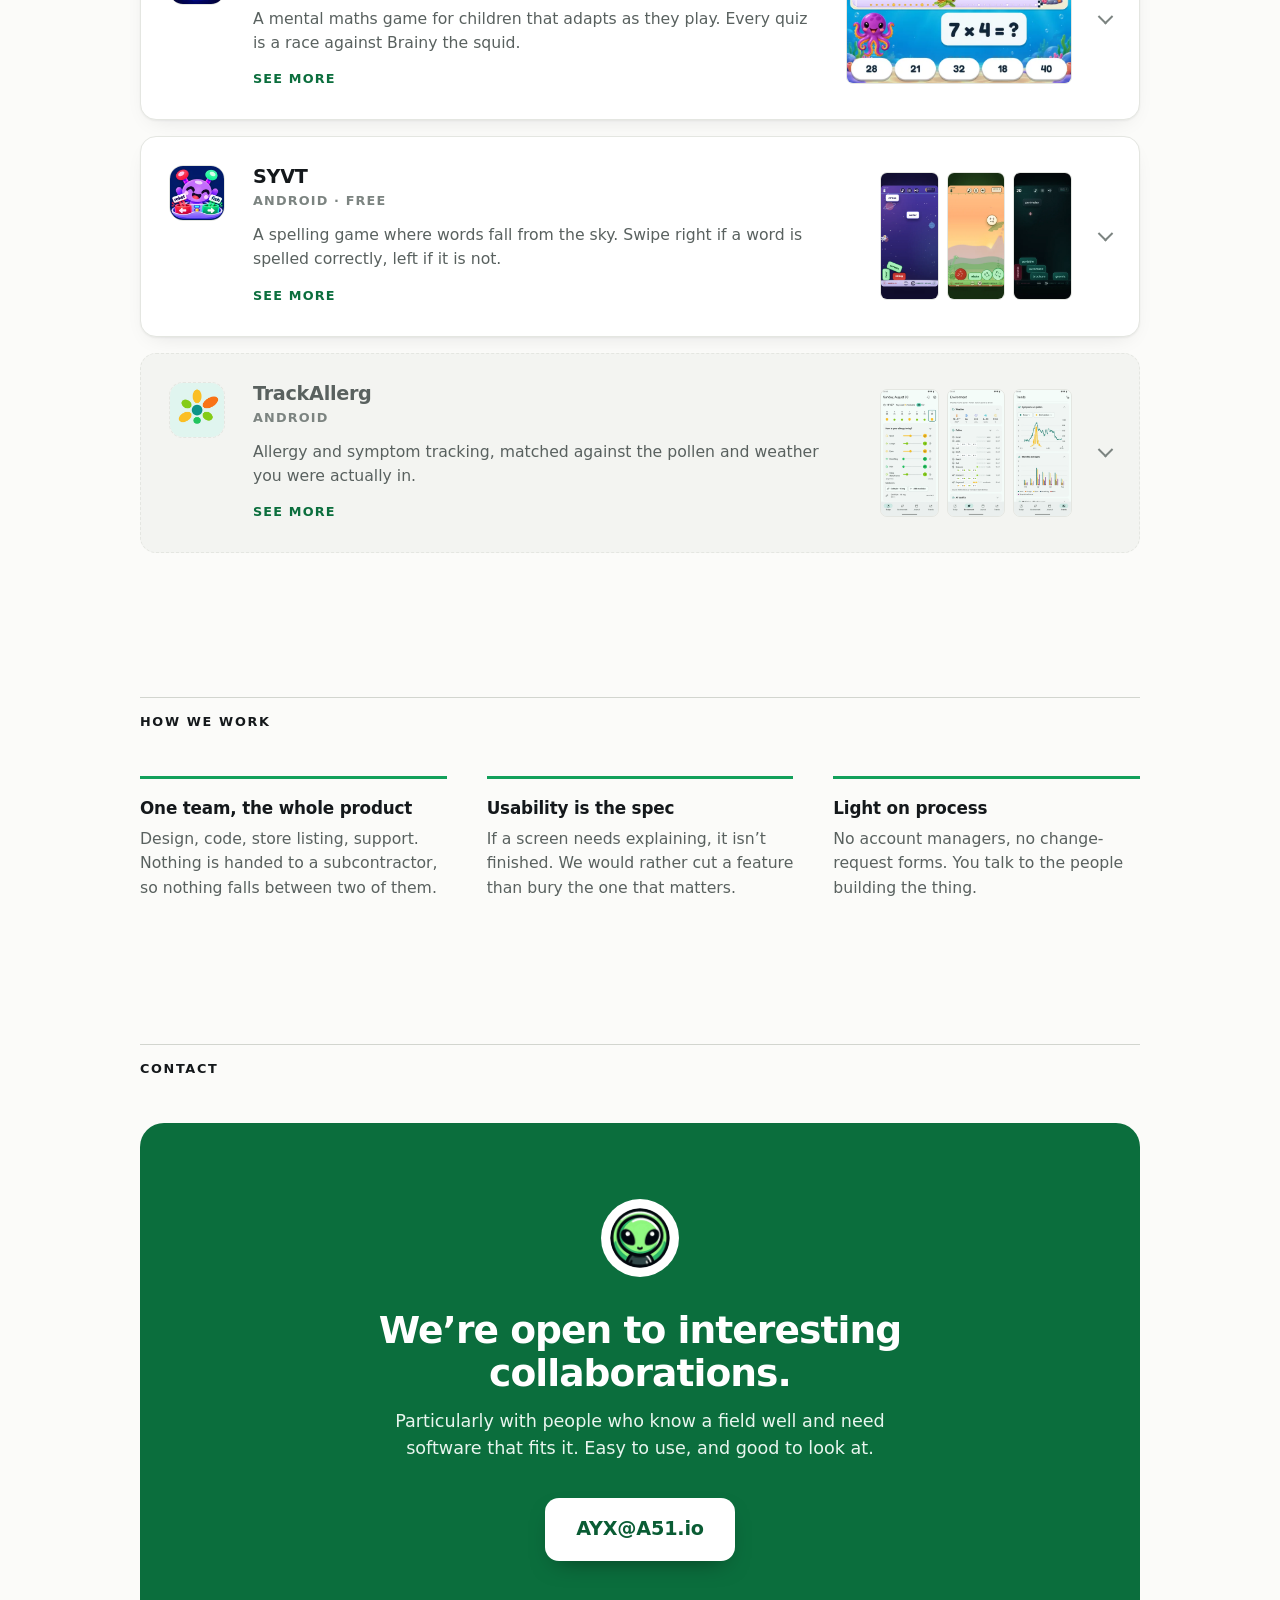
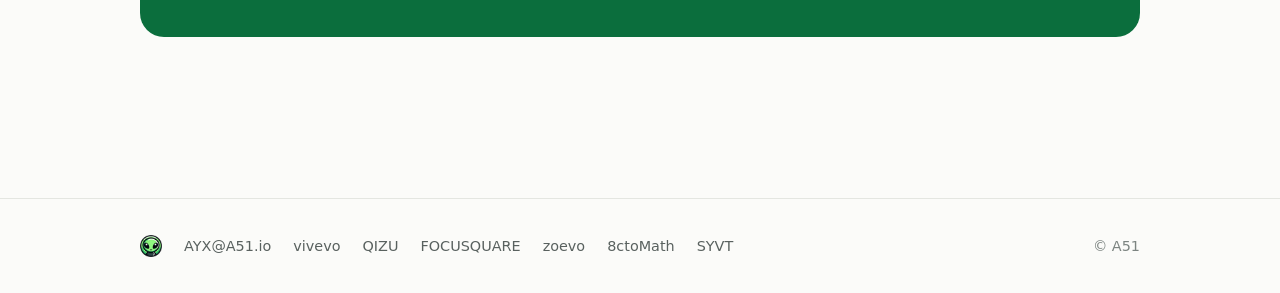
==== commit 8d3b7b11: "Add zoevo, 8ctoMath and SYVT to the work list Three new cards after FOCUSQUARE, each with the app's " ====
--- a/index.html
+++ b/index.html
@@ -4,10 +4,10 @@
 <meta charset="utf-8">
 <meta name="viewport" content="width=device-width, initial-scale=1">
 <title>A51 — mobile apps, made to be used</title>
-<meta name="description" content="We design and build mobile apps end to end. vivevo, QIZU and FOCUSQUARE are on Google Play. Open to interesting collaborations.">
+<meta name="description" content="We design and build mobile apps end to end. vivevo, QIZU, FOCUSQUARE, zoevo, 8ctoMath and SYVT are on Google Play. Open to interesting collaborations.">
 <meta name="theme-color" content="#FBFBF9">
 <meta property="og:title" content="A51 — mobile apps, made to be used">
-<meta property="og:description" content="We design and build mobile apps end to end. vivevo, QIZU and FOCUSQUARE are on Google Play.">
+<meta property="og:description" content="We design and build mobile apps end to end. vivevo, QIZU, FOCUSQUARE, zoevo, 8ctoMath and SYVT are on Google Play.">
 <meta property="og:type" content="website">
 <meta property="og:url" content="https://a51.io/">
 <meta property="og:image" content="https://a51.io/img/og.png">
@@ -184,6 +184,9 @@
   width:100%;height:auto;border-radius:10px;
   border:1px solid var(--line);background:var(--sunken);
 }
+/* Landscape apps: a single wide shot stands in for the filmstrip, and the
+   open card shows four in a 2x2 grid, about the footprint of three portrait shots. */
+.shots.wide{grid-template-columns:repeat(2,minmax(0,1fr))}
 .card .links{display:flex;flex-wrap:wrap;gap:8px;margin-top:18px}
 .card .links a{
   font-size:.86rem;font-weight:600;color:var(--ink);
@@ -274,6 +277,7 @@
   .shots{display:flex;overflow-x:auto;gap:10px;padding-bottom:6px;scroll-snap-type:x mandatory}
   /* min-width:auto would clamp each shot to its 400px intrinsic width */
   .shots img{flex:0 0 46%;min-width:0;width:auto;scroll-snap-align:start}
+  .shots.wide img{flex-basis:86%}
 }
 @media (max-width:430px){
   .card .icon{width:48px;height:48px;border-radius:12px}
@@ -408,6 +412,113 @@
             <div class="links">
               <a href="FOCUSQUARE/">A51.io/FOCUSQUARE</a>
               <a href="https://play.google.com/store/apps/details?id=io.a51.focusquare">Google&nbsp;Play</a>
+            </div>
+          </div>
+        </details>
+      </li>
+
+      <li>
+        <details class="card">
+          <summary>
+            <div class="row">
+              <div class="icon"><img src="img/zoevo.webp" alt="zoevo app icon" width="56" height="56"></div>
+              <div class="name">
+                <h3>zoevo</h3>
+                <span class="meta">Android &middot; Free</span>
+              </div>
+              <div class="text">
+                <p class="tag">Habits, focus sessions and routines in one tracker. Set a target to reach, or a cap to stay under.</p>
+                <span class="more">See more</span>
+              </div>
+              <div class="preview" aria-hidden="true">
+                <img src="img/shots/zoevo-1.webp" alt="" width="400" height="889" loading="lazy">
+                <img src="img/shots/zoevo-2.webp" alt="" width="400" height="889" loading="lazy">
+                <img src="img/shots/zoevo-3.webp" alt="" width="400" height="889" loading="lazy">
+              </div>
+              <span class="chev" aria-hidden="true"></span>
+            </div>
+          </summary>
+          <div class="body">
+            <p>Tap a tally, start a stopwatch or run a focus session &mdash; it all counts towards your daily and weekly goals. Routines take you through one step at a time, and the Timeline shows streaks and success rates week by week. It works offline, with no account needed.</p>
+            <div class="shots">
+              <img src="img/shots/zoevo-1.webp" alt="zoevo main screen: coloured tiles for daily goals, weekly goals and routines, with rings, bars and ticks on the goals showing progress" width="400" height="889" loading="lazy">
+              <img src="img/shots/zoevo-2.webp" alt="zoevo workout routine on the push-ups step: 12 of 20 counted and 2:56 of 5:00 elapsed, with all four steps along the top" width="400" height="889" loading="lazy">
+              <img src="img/shots/zoevo-3.webp" alt="zoevo Timeline: a week of daily goals with streak flames and success rates, then weekly goals and routines over the last eight weeks" width="400" height="889" loading="lazy">
+            </div>
+            <div class="links">
+              <a href="https://zoevo.io">zoevo.io</a>
+              <a href="https://play.google.com/store/apps/details?id=io.a51.zoevo">Google&nbsp;Play</a>
+            </div>
+          </div>
+        </details>
+      </li>
+
+      <li>
+        <details class="card">
+          <summary>
+            <div class="row">
+              <div class="icon"><img src="img/8ctomath.webp" alt="8ctoMath app icon" width="56" height="56"></div>
+              <div class="name">
+                <h3>8ctoMath</h3>
+                <span class="meta">Android &middot; Free</span>
+              </div>
+              <div class="text">
+                <p class="tag">A mental maths game for children that adapts as they play. Every quiz is a race against Brainy the squid.</p>
+                <span class="more">See more</span>
+              </div>
+              <div class="preview" aria-hidden="true">
+                <img src="img/shots/8ctomath-1.webp" alt="" width="640" height="360" loading="lazy">
+              </div>
+              <span class="chev" aria-hidden="true"></span>
+            </div>
+          </summary>
+          <div class="body">
+            <p>Adding, taking away, times tables, sharing and big times each keep their own level, and what a child gets wrong comes back more often. Brainy&rsquo;s pace is set by the child&rsquo;s own last few quizzes, so a quick child and a careful one both get a race they can win. No ads, and it plays offline.</p>
+            <div class="shots wide">
+              <img src="img/shots/8ctomath-1.webp" alt="8ctoMath quiz: 7 &times; 4 with five answers to pick from, 8cto the octopus beside it, and the child&rsquo;s turtle ahead of Brainy the squid on the track above" width="640" height="360" loading="lazy">
+              <img src="img/shots/8ctomath-2.webp" alt="8ctoMath results: 30 of 30 right, eight starfish, faster than Brainy, two sticker packs to open, and higher levels in adding, times tables and big times" width="640" height="360" loading="lazy">
+              <img src="img/shots/8ctomath-3.webp" alt="8ctoMath sticker book: the coral reef page with ten stickers placed among the coral towers" width="640" height="360" loading="lazy">
+              <img src="img/shots/8ctomath-4.webp" alt="8ctoMath parents&rsquo; area: one child&rsquo;s level for each of the five kinds of calculation, with the past week&rsquo;s questions, mistakes and days played" width="640" height="360" loading="lazy">
+            </div>
+            <div class="links">
+              <a href="https://8cto.net">8cto.net</a>
+              <a href="https://play.google.com/store/apps/details?id=io.a51.octomath">Google&nbsp;Play</a>
+            </div>
+          </div>
+        </details>
+      </li>
+
+      <li>
+        <details class="card">
+          <summary>
+            <div class="row">
+              <div class="icon"><img src="img/syvt.webp" alt="SYVT app icon" width="56" height="56"></div>
+              <div class="name">
+                <h3>SYVT</h3>
+                <span class="meta">Android &middot; Free</span>
+              </div>
+              <div class="text">
+                <p class="tag">A spelling game where words fall from the sky. Swipe right if a word is spelled correctly, left if it is not.</p>
+                <span class="more">See more</span>
+              </div>
+              <div class="preview" aria-hidden="true">
+                <img src="img/shots/syvt-1.webp" alt="" width="400" height="888" loading="lazy">
+                <img src="img/shots/syvt-2.webp" alt="" width="400" height="888" loading="lazy">
+                <img src="img/shots/syvt-3.webp" alt="" width="400" height="888" loading="lazy">
+              </div>
+              <span class="chev" aria-hidden="true"></span>
+            </div>
+          </summary>
+          <div class="body">
+            <p>A word swiped the wrong way drops onto a pile at the bottom &mdash; green if it was right all along, red if it was not &mdash; and the round ends when the pile reaches the top. Now and then a calculation falls instead. English, German and French each have 3,000 words over ten levels, with six worlds for children and two quiet ones for grown-ups.</p>
+            <div class="shots">
+              <img src="img/shots/syvt-1.webp" alt="SYVT round in the Space world at level 1: &ldquo;water&rdquo; and the misspelled &ldquo;cirkus&rdquo; falling towards a pile of green and red tiles" width="400" height="888" loading="lazy">
+              <img src="img/shots/syvt-2.webp" alt="SYVT in the Dinosaurs world at level 2: a calculation disc reading 8 &minus; 2 = 6 falling towards a pile of green and red discs, with the word &ldquo;whole&rdquo; among them" width="400" height="888" loading="lazy">
+              <img src="img/shots/syvt-3.webp" alt="SYVT on the grown-ups&rsquo; side: the Dark world at level 9, with &ldquo;perimeter&rdquo; falling and the misspelled &ldquo;insomia&rdquo; piled in red beside green tiles" width="400" height="888" loading="lazy">
+            </div>
+            <div class="links">
+              <a href="https://syvt.me">syvt.me</a>
+              <a href="https://play.google.com/store/apps/details?id=io.a51.syvt">Google&nbsp;Play</a>
             </div>
           </div>
         </details>
@@ -486,6 +597,9 @@
     <a href="https://vivevo.net">vivevo</a>
     <a href="https://qizu.net">QIZU</a>
     <a href="FOCUSQUARE/">FOCUSQUARE</a>
+    <a href="https://zoevo.io">zoevo</a>
+    <a href="https://8cto.net">8ctoMath</a>
+    <a href="https://syvt.me">SYVT</a>
     <span class="copy">&copy; A51</span>
   </div>
 </footer>
